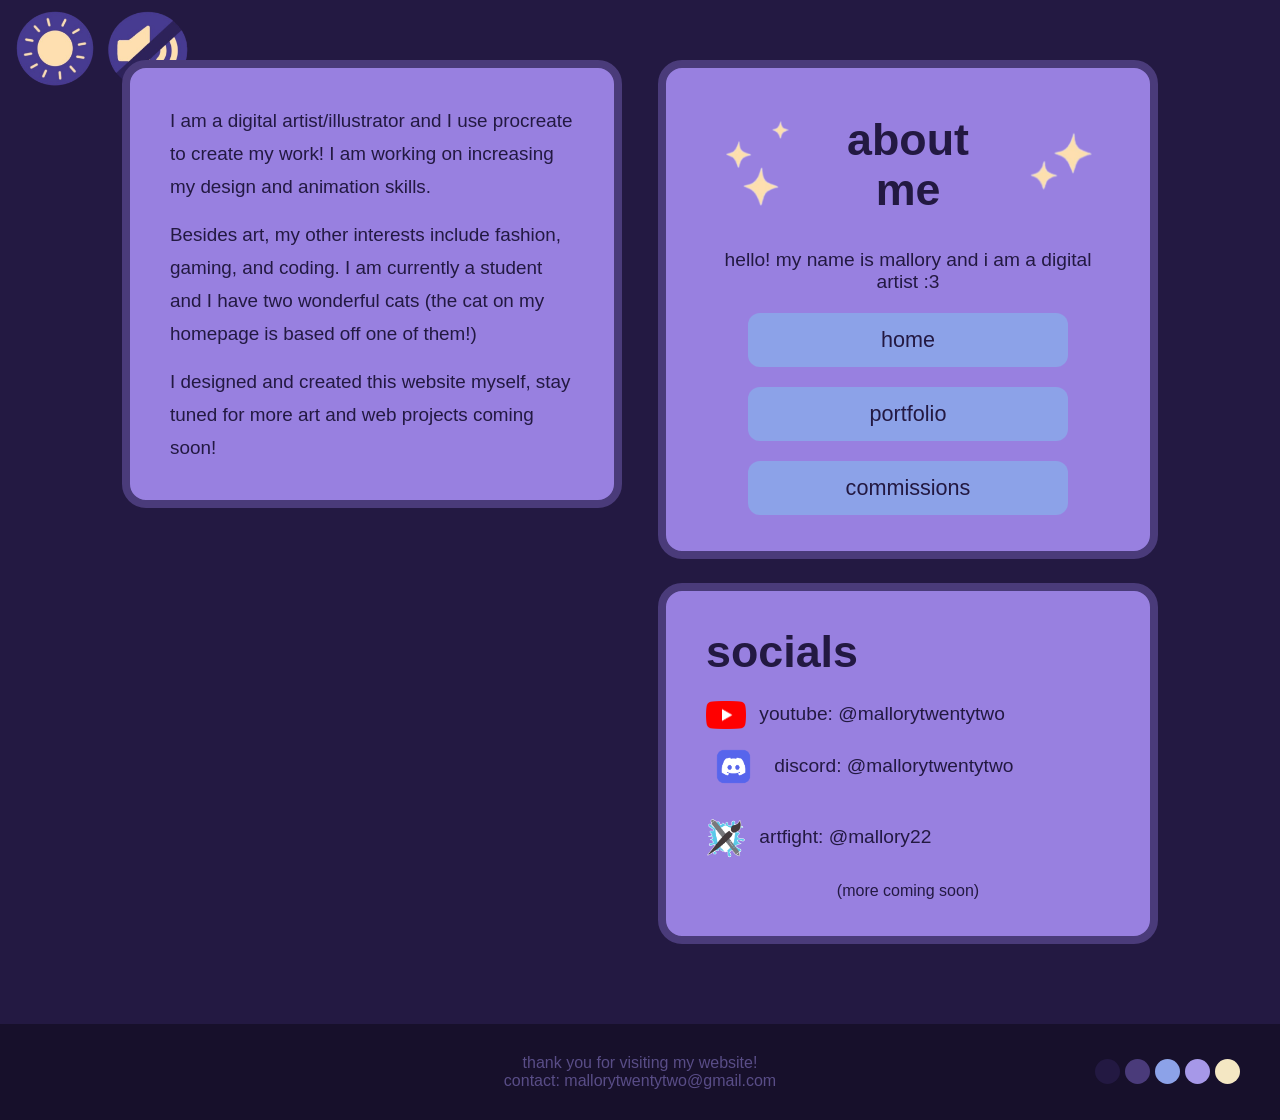
==== about.html @ 1567b583 "Initial commit" ====
<!DOCTYPE html>
<html lang="en">
<head>
    <meta charset="UTF-8">
    <meta name="viewport" content="width=device-width, initial-scale=1.0">
    <title>TwentyTwo! Art</title>
    <link rel="stylesheet" href="style.css">
</head>
<body>

<!-- top controls-->
<div class="top-controls">
  <button id="theme-toggle" class="icon-btn">
    <img id="theme-img" src="assets/lightmode.png" alt="Theme Toggle">
  </button>
  
  <button id="audio-toggle" class="icon-btn">
    <img src="assets/darkaudiooff.png" alt="Audio Toggle">
  </button>
</div>
<!-- Main Content Area -->
  <main class="content-wrapper">
    <div class="about-layout">
  
  <!-- Left Text Bio -->
  <div class="panel about-bio-panel">
    <div class="about-text">
      <p style="margin-bottom: 15px;">I am a digital artist/illustrator and I use procreate to create my work! I am working on increasing my design and animation skills.</p>
      
      <p style="margin-bottom: 15px;">Besides art, my other interests include fashion, gaming, and coding. I am currently a student and I have two wonderful cats (the cat on my homepage is based off one of them!)</p>
      
      <p>I designed and created this website myself, stay tuned for more art and web projects coming soon!</p>
    </div>
  </div>

  <!-- Right Side (Nav + Socials) -->
  <div class="about-side-stack">
     
    <div class="panel about-side-panel" style="min-height: 400px; max-width: 750px; display:flex; flex-direction:column; align-items:center; text-align:center; position:relative;">
      <h2 style="display:flex; justify-content:center; align-items:center; gap:0.3rem;">
       <img src="assets/sparkles2.png" alt="sparkle" class="sparkle"> 
          about me
        <img src="assets/sparkles1.png" alt="sparkle" class="sparkle">
      </h2>
      <p style="margin-bottom: 20px; font-size: 1.2rem;">hello! my name is mallory and i am a digital artist :3</p>
      <nav class="nav-menu">
        <a href="index.html" class="nav-btn">home</a>
        <a href="portfolio.html" class="nav-btn">portfolio</a>
        <a href="commissions.html" class="nav-btn">commissions</a>
      </nav>
    </div>

    <div class="panel social-panel">
      <h2>socials</h2>
      <p style="font-size: 1.2rem; margin-bottom: 10px;"><img src="assets/youtube.png" alt="YouTube" class="social-icon1"> youtube: @mallorytwentytwo</p>
      <p style="font-size: 1.2rem; margin-bottom: 20px;"><img src="assets/discord.png" alt="Discord" class="social-icon2" style="vertical-align: middle;"> discord: @mallorytwentytwo</p>
       <p style="font-size: 1.2rem; margin-bottom: 20px;"><img src="assets/artfight.png" alt="ArtFight" class="social-icon1"style="vertical-align: middle;"> artfight: @mallory22</p>
      <p style="text-align: center;">(more coming soon)</p> 
    </div>

  </div>  
</div>
</main>

<!-- Footer -->
<footer>
    <div class="footer-text">
      <p>thank you for visiting my website!</p>
      <p>contact: mallorytwentytwo@gmail.com</p>
    </div>
    <div class="palette">
      <div class="color-dot" style="background: #231942;"></div>
      <div class="color-dot" style="background: #4a3b7a;"></div>
      <div class="color-dot" style="background: #8ca2e8;"></div>
      <div class="color-dot" style="background: #a698e8;"></div>
      <div class="color-dot" style="background: #f4e7c3;"></div>
    </div>
  </footer>

  <!-- Theme Toggle Script -->
  <script src="theme.js"></script>
</body>

</html>
---- style.css ----
@import url('https://fonts.googleapis.com/css2?family=Varela+Round&display=swap');

/* --- COLOR PALLETES --- */
:root {
    /* dark mode colors */
    --bg-color: #231942;
    --panel-bg: #9880e0;
    --panel-border: #4a3b7a;
    --btn-bg: #8ca2e8;
    --text-colour: #231942;
    --header-text: #231942;
    --footer-text: #594d87;
    --footer-bg: #17102b;
}

body.light-mode {
    /* light mode colors */
    --bg-color: #b8c6fa;
    --panel-bg: #a698e8;
    --panel-border: #4a3b7a;
    --btn-bg: #a1b4ed;
    --text-colour: #3b2f63;
    --header-text: #3b2f63;
    --footer-text: #3b2f63;
    --footer-bg: #8ba5f2;
}

/* --- GENERAL STYLES --- */
* {
    box-sizing: border-box;
    margin: 0;
    padding: 0;
}

body {
    font-family: 'Verdana', sans-serif;
    background-color: var(--bg-color);
    color: var(--text-colour);
    min-height: 100vh;
    display: flex;
    flex-direction: column;
    transition: background-color 0.3s ease;
}

/* top left controls */
.top-controls {
    position: absolute;
    top: 24px;
    left: 30px;
    display: flex;
    gap: 42px;
}

.icon-btn {
    width: 50px;
    height: 50px;
    border-radius: 50%;
    background-color: var(--panel-bg);
    border: 4px solid var(--panel-border);
    font-size: 24px;
    cursor: pointer;
    color: var(--text-colour);
    display: flex;
    align-items: center;
    justify-content: center;
}
/* main layout */
.content-wrapper {
    flex: 1;
    display: flex;
    justify-content: center;
    align-items: center;
    padding: 60px 20px 80px;
}
/* panel styles */
.panel {
    background-color: var(--panel-bg);
    border: 8px solid var(--panel-border);
    border-radius: 24px;
    padding: 36px 40px;
    position: relative;
    text-align: center;
    width: min(100%, 720px);
}

h1, h2 {
    color: var(--header-text);
    margin-bottom: 24px;
    font-size: 2.8rem;
    font-weight: bold;
    line-height: 1.1;
}

/* navigation buttons */
.nav-menu {
    display: flex;
    flex-direction: column;
    gap: 20px;
    align-items: center;
    width: 100%;
}

.nav-btn {
    background-color: var(--btn-bg);
    color: var(--text-colour);
    text-decoration: none;
    font-size: 1.35rem;
    border-radius: 12px;
    padding: 14px 24px;
    width: min(100%, 320px);
    text-align: center;
    transition: opacity 0.2s, transform 0.2s;
}
.nav-btn:hover {
    opacity: 0.85;
    transform: translateY(-1px);
}
/* footer styles */
footer {
    background-color: var(--footer-bg);
    color: var(--footer-text);
    padding: 30px 40px;
    display: flex;
    justify-content: center;
    align-items: center;
    position: relative;
}

.footer-text{
    text-align: center;
}

.palette {
    position: absolute;
    right: 40px;
    display: flex;
    gap: 5px;
}

.color-dot{
    width: 25px;
    height: 25px;
    border-radius: 50%;
}

/* --- PAGE SPECIFIC STYLES --- */
/* portfolio layout */
.portfolio-layout {
    display: flex;
    flex-direction: column;
    align-items: center;
    width: min(100%, 1100px);
}
.portfolio-panel {
    width: min(100%, 660px);
}
.portfolio-grid {
    display: grid;
    grid-template-columns: repeat(4, minmax(0, 1fr));
    gap: 18px;
    margin-top: 28px;
    width: 100%;
    max-width: 1100px;
}
.portfolio-grid img {
    width: 100%;
    border-radius: 10px;
    height: auto;
    object-fit: cover;
    cursor: zoom-in;
    transition: transform 0.2s ease, filter 0.2s ease;
}
.portfolio-grid img:hover {
    transform: scale(1.02);
}
 
.image-overlay {
    position: fixed;
    inset: 0;
    display: none;
    align-items: center;
    justify-content: center;
    background-color: rgba(0, 0, 0, 0.82);
    backdrop-filter: blur(6px);
    z-index: 1000;
    padding: 24px;
}
.image-overlay.active {
    display: flex;
}
.image-overlay .overlay-content {
    max-width: 80%;
    max-height: 80%;
    width: 100%;
    height: 100%;
    display: flex;
    align-items: center;
    justify-content: center;
}
.image-overlay img {
    max-width: 100%;
    max-height: 100%;
    width: auto;
    height: auto;
    border-radius: 18px;
    box-shadow: 0 24px 60px rgba(0, 0, 0, 0.55);
    cursor: zoom-out;
}
.image-overlay .close-hint {
    position: absolute;
    top: 20px;
    right: 20px;
    color: #ffffff;
    background-color: rgba(0, 0, 0, 0.4);
    border-radius: 999px;
    padding: 10px 14px;
    font-size: 0.95rem;
    pointer-events: none;
}
/* commissions layout */
.commissions-layout {
    display: flex;
    gap: 36px;
    align-items: center;
    justify-content: center;
    flex-wrap: wrap;
    width: min(100%, 1500px);
}
.commissions-panel {
    width: min(100%, 420px);
}
.badge {
    background: #6a82d6;
    color: white;
    padding: 8px 34px;
    border-radius: 999px;
    font-size: 1.65rem;
    margin-bottom: 16px;
    display: inline-block;
}
.price-box {
    background-color: var(--panel-bg);
    border: 6px solid var(--panel-border);
    border-radius: 12px;
    padding: 24px;
    margin-bottom: 18px;
    font-size: 1.35rem;
    width: min(100%, 320px);
    text-align: center;
}
.example-img {
    width: 220px;
    max-height: 400px;
    object-fit: cover;
    border-radius: 10px;
    border: 4px solid var(--panel-border);
    margin-bottom: 20px;
    cursor: zoom-in;
    transition: transform 0.2s ease, filter 0.2s ease;
}

.example-img:hover {
    transform: scale(1.02);
}
.pricing-stack {
    display: flex;
    flex-direction: column;
    justify-content: center;
    align-items: center;
    width: min(100%, 340px);
}
.pricing-note {
    color: #6a55ad;
    text-align: center;
    font-size: 1rem;
    line-height: 1.5;
    margin-top: 8px;
}
/* about layout */
.about-layout {
    display: flex;
    gap: 36px;
    max-width: 1120px;
    width: min(100%, 1120px);
    align-items: flex-start;
    justify-content: center;
    flex-wrap: wrap;
}
.about-bio-panel {
    width: min(100%, 500px);
}
.about-side-stack {
    display: flex;
    flex-direction: column;
    gap: 24px;
    width: min(100%, 500px);
}
.about-text {
    text-align: left;
    line-height: 1.75;
    font-size: 1.18rem;
}
.social-panel {
    text-align: left;
}

@media (max-width: 900px) {
    .content-wrapper {
        padding-top: 100px;
    }

    .portfolio-grid {
        grid-template-columns: repeat(2, minmax(0, 1fr));
    }
}
/* Custom Icon Images */
.icon-btn img {

  width: 85px; 
  height: 85px;
  object-fit: contain; 
}
/* Custom Sparkle Images */
.sparkle {
  width: 150px; 
  height: auto;
  vertical-align: middle; 
  margin: 0 10px; 
}

/* Custom Social Icons */
.social-icon1 {
  min-width: 40px;
  max-width: 40px;
  vertical-align: middle;
  margin-right: 8px;
  object-fit: contain; 
}
.social-icon2 {
  min-width: 50px;
  max-width: 55px;
  vertical-align: middle;
  margin-right: 8px;
  object-fit: contain; 
}
/* Top Right Counter Panel */
.top-right-panel {
  position: absolute;
  top: 20px;
  right: 20px;
  background-color: var(--panel-bg);
  border: 6px solid var(--panel-border);
  border-radius: 15px;
  padding: 15px;
  display: flex;
  flex-direction: column;
  align-items: center;
  gap: 10px;
}

.top-right-panel .nav-btn {
  width: auto; /* Overrides the 250px width from the main nav */
  padding: 5px 25px;
  font-size: 1.2rem;
  cursor: pointer;
  border: none; /* Removes default button borders */
  font-family: Verdana, sans-serif;
}

#click-count {
  font-weight: bold;
  font-size: 1.1rem;
}
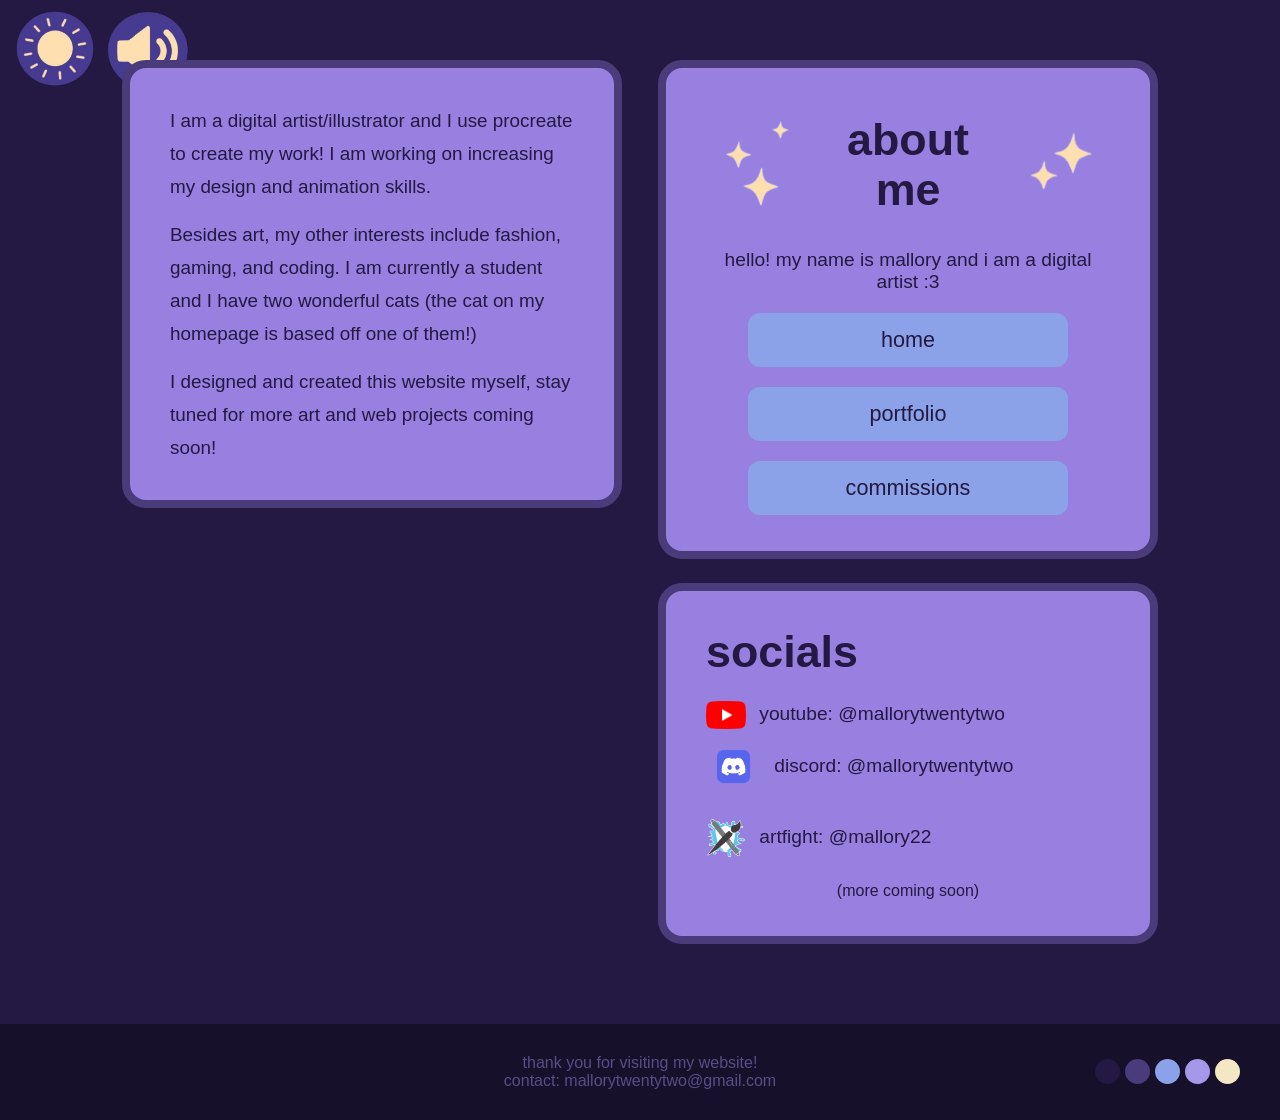
==== commit ae49e2fb: "Update HTML" ====
--- a/about.html
+++ b/about.html
@@ -5,6 +5,7 @@
     <meta name="viewport" content="width=device-width, initial-scale=1.0">
     <title>TwentyTwo! Art</title>
     <link rel="stylesheet" href="style.css">
+    <link rel="icon" type="image/png" href="assets/lotusmini.png">
 </head>
 <body>
 
--- a/style.css
+++ b/style.css
@@ -83,6 +83,14 @@
     width: min(100%, 720px);
 }
 
+#lotus-cat {
+    position: absolute;
+    bottom: -185px;
+    left: -30px;
+    width: 325px;
+    cursor: pointer;
+}
+
 h1, h2 {
     color: var(--header-text);
     margin-bottom: 24px;
@@ -306,11 +314,100 @@
 
 @media (max-width: 900px) {
     .content-wrapper {
-        padding-top: 100px;
+        padding-top: 120px;
+        padding-bottom: 110px;
     }
 
     .portfolio-grid {
         grid-template-columns: repeat(2, minmax(0, 1fr));
+    }
+
+    .top-controls {
+        top: 14px;
+        left: 14px;
+        gap: 24px;
+    }
+
+    .top-controls .icon-btn {
+        width: 44px;
+        height: 44px;
+    }
+
+    .top-right-panel {
+        position: fixed;
+        top: 14px;
+        right: 14px;
+        z-index: 20;
+        padding: 10px;
+    }
+
+    .panel {
+        padding: 24px 20px 86px;
+    }
+
+    .panel h1,
+    .panel h2 {
+        flex-wrap: wrap;
+        gap: 0.35rem;
+        margin-bottom: 16px;
+    }
+
+    .nav-menu {
+        gap: 14px;
+    }
+
+    .nav-btn {
+        width: min(100%, 300px);
+        padding: 12px 16px;
+    }
+
+    .sparkle {
+        width: 70px;
+        max-width: 22vw;
+        margin: 0 6px;
+    }
+
+    #lotus-cat {
+        position: absolute;
+        left: 50%;
+        bottom: -56px;
+        transform: translateX(-50%);
+        width: 170px;
+        max-width: 40vw;
+        margin: 0;
+        z-index: 1;
+    }
+
+    .about-layout {
+        flex-direction: column;
+        gap: 20px;
+        align-items: stretch;
+    }
+
+    .about-side-stack {
+        order: -1;
+        width: min(100%, 500px);
+        margin: 0 auto;
+    }
+
+    .about-bio-panel {
+        width: min(100%, 500px);
+        margin: 0 auto;
+    }
+
+    .about-side-panel {
+        min-height: auto;
+    }
+
+    footer {
+        flex-direction: column;
+        gap: 12px;
+        padding: 24px 20px;
+    }
+
+    .palette {
+        position: static;
+        margin-top: 4px;
     }
 }
 /* Custom Icon Images */
@@ -319,6 +416,12 @@
   width: 85px; 
   height: 85px;
   object-fit: contain; 
+}
+
+/* Hide the audio toggle image until JS sets the correct themed variant
+   This prevents a flash of the default 'off' icon before theme.js updates it. */
+#audio-toggle img {
+  visibility: hidden;
 }
 /* Custom Sparkle Images */
 .sparkle {
